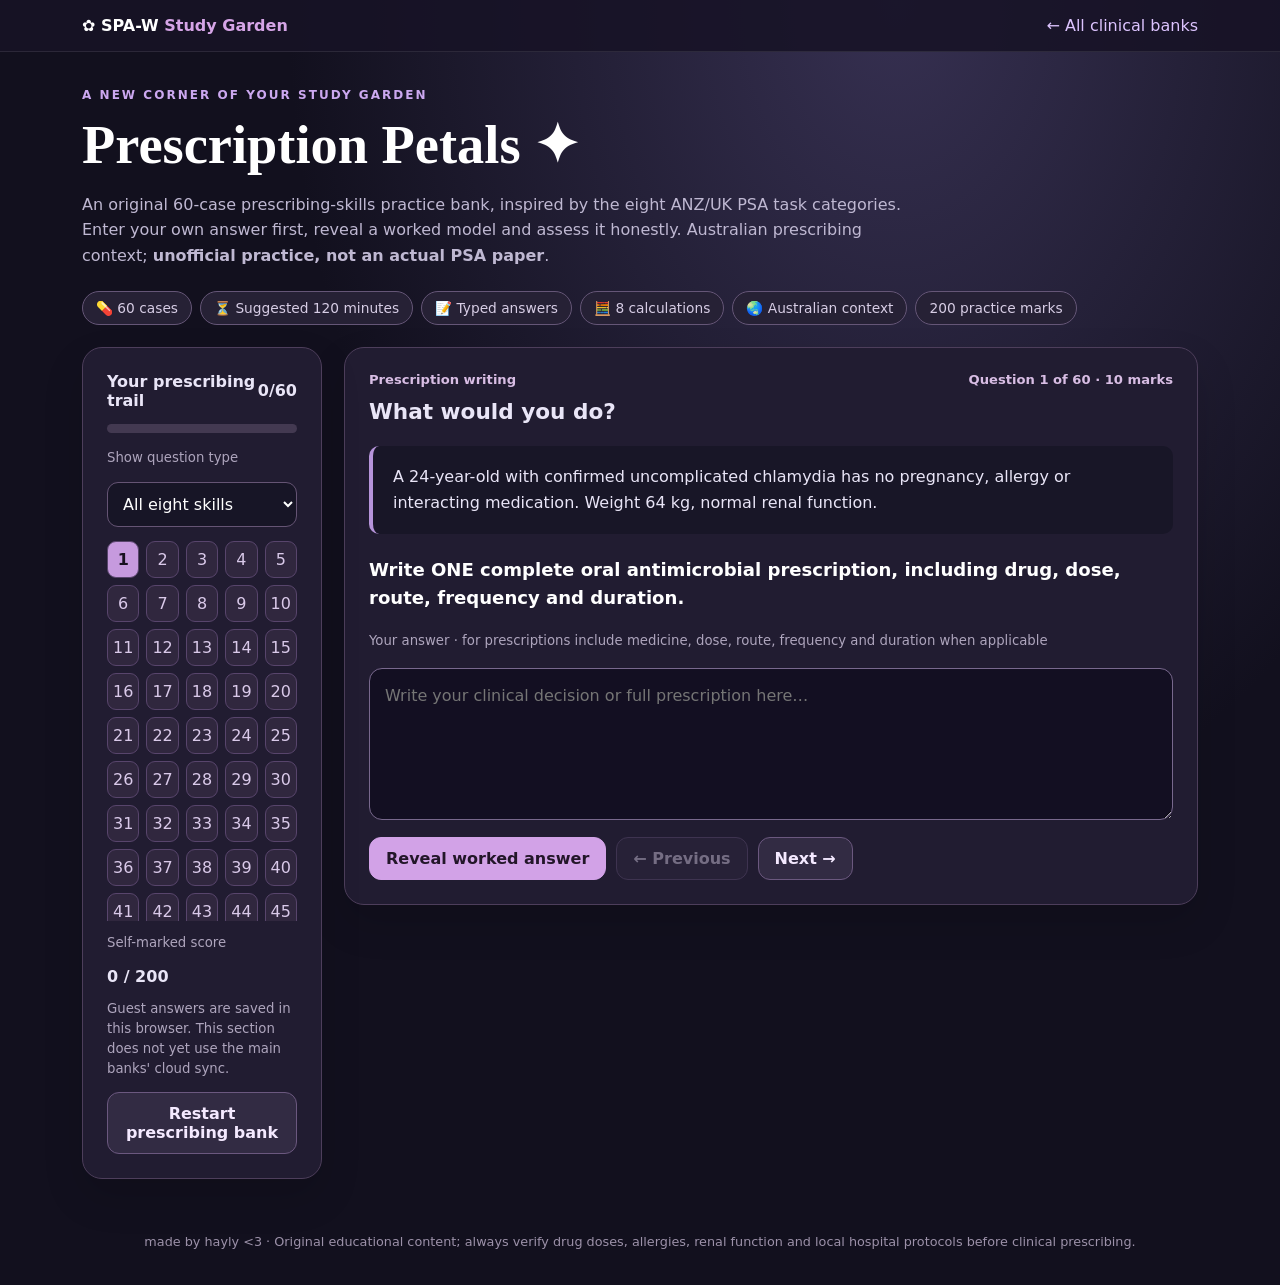
==== prescribing.html @ 69f779e0 "Create separate interactive 60-case prescribing assessment section" ====
<!doctype html>
<html lang="en"><head><meta charset="utf-8"><meta name="viewport" content="width=device-width,initial-scale=1"><meta name="theme-color" content="#20192f"><title>Prescription Petals · SPA-W Study Garden</title>
<style>
:root{font-family:Inter,system-ui,-apple-system,Segoe UI,sans-serif;color:#e9e5f7;background:#12101e;font-size:16px}*{box-sizing:border-box}body{margin:0;min-height:100vh;background:radial-gradient(ellipse at 70% 0%,#363051 0,transparent 48%),#12101e}a{color:#ddc4ff;text-decoration:none}button,input,textarea,select{font:inherit}.top{border-bottom:1px solid #ffffff17;background:#171326e0;position:sticky;top:0;z-index:3}.bar{max-width:1160px;margin:auto;padding:16px 22px;display:flex;align-items:center;justify-content:space-between;gap:16px}.brand{font-weight:800;color:#fff}.brand span{color:#d6a5e7}.shell{max-width:1160px;margin:36px auto;padding:0 22px}.eyebrow{color:#cca8f0;text-transform:uppercase;letter-spacing:.17em;font-size:.75rem;font-weight:800}h1{font-size:clamp(2rem,5vw,3.4rem);margin:.2em 0;font-family:Georgia,serif;color:#fff}h2{margin:0 0 16px;font-size:1.35rem}.sub{max-width:820px;line-height:1.6;color:#bfb8d2}.pills{display:flex;flex-wrap:wrap;gap:8px;margin:22px 0}.pill{border:1px solid #655677;color:#d7cde5;background:#262135;border-radius:100px;padding:8px 13px;font-size:.86rem}.layout{display:grid;grid-template-columns:240px minmax(0,1fr);gap:22px;align-items:start}.panel{background:#211c31;border:1px solid #4d3e5b;border-radius:20px;box-shadow:0 18px 40px #0002;padding:24px}.sidebar{position:sticky;top:91px}.sidehead{display:flex;justify-content:space-between;font-weight:800;align-items:center}.progress{height:9px;background:#433951;border-radius:99px;margin:14px 0;overflow:hidden}.fill{height:100%;background:linear-gradient(90deg,#dda5f4,#89d7c4);width:0}.filter{width:100%;background:#171526;color:#fff;border:1px solid #655474;border-radius:11px;padding:11px;margin:14px 0}.questionlist{display:grid;grid-template-columns:repeat(5,1fr);gap:7px;max-height:380px;overflow:auto}.qnum{background:#30273e;border:1px solid #58456c;color:#d9c9e9;border-radius:9px;padding:8px 0;cursor:pointer}.qnum.done{border-color:#85c2ae;color:#a9e7d5}.qnum.active{background:#c69ade;color:#181020;font-weight:800}.kicker{display:flex;justify-content:space-between;gap:12px;color:#d8bde4;font-size:.82rem;font-weight:700}.case{background:#181627;border-left:4px solid #b694da;border-radius:10px;padding:18px 20px;margin:22px 0;line-height:1.65;white-space:pre-wrap}.task{font-size:1.13rem;line-height:1.5;color:#fff;font-weight:700}.answer{display:block;width:100%;min-height:152px;resize:vertical;padding:15px;border-radius:13px;border:1px solid #78688d;background:#130f22;color:#fff;margin:17px 0;line-height:1.5}.answer:focus{outline:2px solid #d3a6e5}.buttons{display:flex;flex-wrap:wrap;align-items:center;gap:10px;margin-top:16px}.btn{padding:11px 16px;border-radius:12px;border:1px solid #6b587f;background:#322b43;color:#f4e9ff;font-weight:700;cursor:pointer}.btn.primary{background:#d2a2e7;color:#231629;border-color:#d2a2e7}.btn:hover{filter:brightness(1.13)}.btn:disabled{opacity:.4;cursor:default}.feedback{margin-top:21px;border:1px solid #647d78;background:#1c3436;border-radius:16px;padding:20px;line-height:1.6}.feedback h3{margin:8px 0;color:#c8f3db}.feedback p{margin:8px 0}.feedback .pivot{background:#312d40;border-radius:10px;padding:12px;margin-top:14px}.scoreline{display:flex;justify-content:space-between;gap:14px;flex-wrap:wrap;margin:12px 0}.note{font-size:.83rem;color:#aea5bd;line-height:1.5}.mark{margin:18px 0;display:flex;flex-wrap:wrap;gap:10px}.mark button{flex:1;min-width:135px}.mark .selected{background:#a8ddc6;color:#12231d;border-color:#a8ddc6}.footer{text-align:center;margin:55px 0 25px;color:#9c91a9;font-size:.8rem}.sources{display:flex;flex-wrap:wrap;gap:8px;margin-top:14px}.sources a{font-size:.8rem;text-decoration:underline}.hidden{display:none!important}@media(max-width:800px){.layout{grid-template-columns:1fr}.sidebar{position:static}.questionlist{max-height:165px}.panel{padding:19px}.shell{margin-top:20px}.bar{flex-wrap:wrap}}
</style></head><body>
<header class="top"><div class="bar"><a class="brand" href="./">✿ SPA-W <span>Study Garden</span></a><a href="./">← All clinical banks</a></div></header>
<div class="shell"><div class="eyebrow">A new corner of your study garden</div><h1>Prescription Petals ✦</h1><p class="sub">An original 60-case prescribing-skills practice bank, inspired by the eight ANZ/UK PSA task categories. Enter your own answer first, reveal a worked model and assess it honestly. Australian prescribing context; <strong>unofficial practice, not an actual PSA paper</strong>.</p><div class="pills"><span class="pill">💊 60 cases</span><span class="pill">⏳ Suggested 120 minutes</span><span class="pill">📝 Typed answers</span><span class="pill">🧮 8 calculations</span><span class="pill">🌏 Australian context</span><span class="pill">200 practice marks</span></div>
<div class="layout"><aside class="panel sidebar"><div class="sidehead"><span>Your prescribing trail</span><span id="progressText">0/60</span></div><div class="progress"><div class="fill" id="fill"></div></div><label class="note" for="category">Show question type</label><select class="filter" id="category"><option value="all">All eight skills</option><option value="PWS">Prescription writing</option><option value="REV">Prescription review</option><option value="MAN">Planning management</option><option value="COM">Patient communication</option><option value="CAL">Calculation skills</option><option value="ADR">Adverse reactions</option><option value="MON">Drug monitoring</option><option value="DAT">Data interpretation</option></select><div class="questionlist" id="questionlist"></div><div class="scoreline"><span class="note">Self-marked score</span><strong id="score">0 / 200</strong></div><p class="note">Guest answers are saved in this browser. This section does not yet use the main banks' cloud sync.</p><button class="btn" id="reset">Restart prescribing bank</button></aside>
<main class="panel"><div id="loading">Preparing your prescriptions…</div><div id="quiz" class="hidden"><div class="kicker"><span id="type"></span><span id="counter"></span></div><h2 id="heading" style="margin-top:12px">Clinical task</h2><div class="case" id="case"></div><div class="task" id="task"></div><label for="response" class="note" style="display:block;margin-top:20px">Your answer · for prescriptions include medicine, dose, route, frequency and duration when applicable</label><textarea id="response" class="answer" spellcheck="true" placeholder="Write your clinical decision or full prescription here…"></textarea><div class="buttons"><button class="btn primary" id="reveal">Reveal worked answer</button><button class="btn" id="prev">← Previous</button><button class="btn" id="next">Next →</button></div><section class="feedback hidden" id="feedback"><span class="eyebrow">Worked answer</span><h3 id="model"></h3><p id="rationale"></p><div class="pivot" id="pivot"></div><div class="sources" id="sources"></div><div id="grading"><p><strong>Self-mark this task</strong> — compare your answer with the model, including every safety-critical element. The official PSA uses examiner-defined marking; this practice score is not an official estimate.</p><div class="mark"><button class="btn" id="markYes">✓ Adequate answer</button><button class="btn" id="markNo">↻ Needs revision</button></div></div></section></div></main></div><div class="footer">made by hayly &lt;3 · Original educational content; always verify drug doses, allergies, renal function and local hospital protocols before clinical prescribing.</div></div>
<script>
(()=>{"use strict";const key="spaw-prescription-petals-v1";let questions=[],n=0;let state={responses:{},revealed:{},grades:{}};try{const s=JSON.parse(localStorage.getItem(key));if(s&&typeof s==="object")state={...state,...s}}catch(e){}const el=id=>document.getElementById(id);const save=()=>{try{localStorage.setItem(key,JSON.stringify(state))}catch(e){}};const esc=(s)=>String(s??"");function render(){if(!questions.length)return;const q=questions[n];el("quiz").classList.remove("hidden");el("loading").classList.add("hidden");el("type").textContent=q.typeLabel;el("counter").textContent="Question "+(n+1)+" of "+questions.length+" · "+q.scoring+" marks";el("heading").textContent=q.type==="CAL"?"Calculate and prescribe safely":"What would you do?";el("case").textContent=q.case;el("task").textContent=q.task;el("response").value=state.responses[n]||"";const revealed=!!state.revealed[n];el("feedback").classList.toggle("hidden",!revealed);el("reveal").textContent=revealed?"Model answer shown":"Reveal worked answer";el("model").textContent=q.answer;el("rationale").textContent=q.rationale;el("pivot").textContent="What changes the plan? "+q.pivot;el("sources").replaceChildren();q.references.forEach((url,i)=>{let a=document.createElement("a");a.href=url;a.target="_blank";a.rel="noopener noreferrer";a.textContent="Reference "+(i+1);el("sources").append(a)});for(const [id,val] of [["markYes",true],["markNo",false]])el(id).classList.toggle("selected",state.grades[n]===val);el("prev").disabled=n===0;el("next").disabled=n===questions.length-1;renderNav()}function renderNav(){const chosen=el("category").value,nav=el("questionlist");nav.replaceChildren();questions.forEach((q,i)=>{if(chosen!=="all"&&q.type!==chosen)return;const b=document.createElement("button");b.className="qnum"+(i===n?" active":"")+(Object.prototype.hasOwnProperty.call(state.grades,i)?" done":"");b.textContent=i+1;b.title=q.typeLabel;b.onclick=()=>{n=i;render()};nav.append(b)});const assessed=Object.keys(state.grades).length;el("progressText").textContent=assessed+"/"+questions.length;el("fill").style.width=(assessed/questions.length*100)+"%";const score=questions.reduce((sum,q,i)=>sum+(state.grades[i]===true?q.scoring:0),0);el("score").textContent=score+" / "+questions.reduce((s,q)=>s+q.scoring,0)}el("response").addEventListener("input",()=>{state.responses[n]=el("response").value;save()});el("reveal").onclick=()=>{state.revealed[n]=true;save();render()};el("prev").onclick=()=>{if(n>0){n--;render()}};el("next").onclick=()=>{if(n<questions.length-1){n++;render()}};el("category").onchange=()=>{const v=el("category").value;const i=questions.findIndex(q=>v==="all"||q.type===v);if(i>=0)n=i;render()};for(const [id,value] of [["markYes",true],["markNo",false]])el(id).onclick=()=>{state.grades[n]=value;state.revealed[n]=true;save();render()};el("reset").onclick=()=>{if(confirm("Erase this prescribing bank's answers and restart?")){state={responses:{},revealed:{},grades:{}};n=0;save();render()}};fetch("./psa-bank1.json?v=20261026").then(r=>{if(!r.ok)throw Error("HTTP "+r.status);return r.json()}).then(data=>{if(!Array.isArray(data)||data.length!==60)throw Error("Expected 60 cases");questions=data;render()}).catch(e=>{el("loading").textContent="Couldn't load the prescribing cases. Try refreshing. "+e.message})})();
</script></body></html>
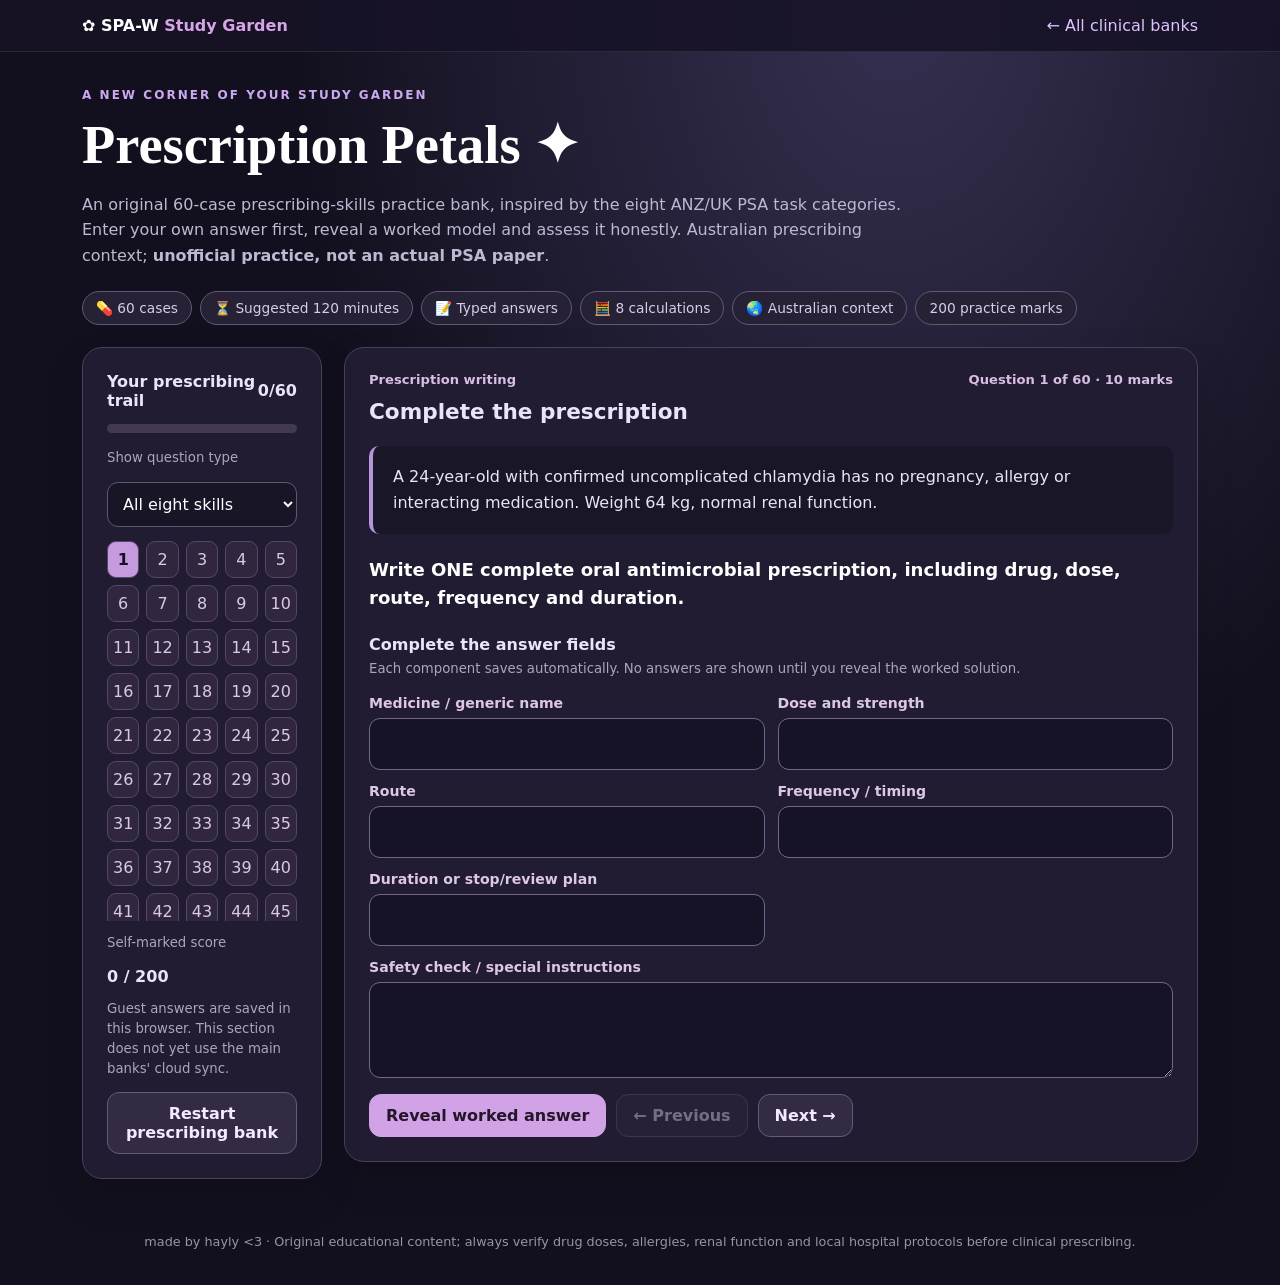
==== commit 1af64838: "Use structured PSA answer fields and component tick checklists" ====
--- a/prescribing.html
+++ b/prescribing.html
@@ -2,11 +2,95 @@
 <html lang="en"><head><meta charset="utf-8"><meta name="viewport" content="width=device-width,initial-scale=1"><meta name="theme-color" content="#20192f"><title>Prescription Petals · SPA-W Study Garden</title>
 <style>
 :root{font-family:Inter,system-ui,-apple-system,Segoe UI,sans-serif;color:#e9e5f7;background:#12101e;font-size:16px}*{box-sizing:border-box}body{margin:0;min-height:100vh;background:radial-gradient(ellipse at 70% 0%,#363051 0,transparent 48%),#12101e}a{color:#ddc4ff;text-decoration:none}button,input,textarea,select{font:inherit}.top{border-bottom:1px solid #ffffff17;background:#171326e0;position:sticky;top:0;z-index:3}.bar{max-width:1160px;margin:auto;padding:16px 22px;display:flex;align-items:center;justify-content:space-between;gap:16px}.brand{font-weight:800;color:#fff}.brand span{color:#d6a5e7}.shell{max-width:1160px;margin:36px auto;padding:0 22px}.eyebrow{color:#cca8f0;text-transform:uppercase;letter-spacing:.17em;font-size:.75rem;font-weight:800}h1{font-size:clamp(2rem,5vw,3.4rem);margin:.2em 0;font-family:Georgia,serif;color:#fff}h2{margin:0 0 16px;font-size:1.35rem}.sub{max-width:820px;line-height:1.6;color:#bfb8d2}.pills{display:flex;flex-wrap:wrap;gap:8px;margin:22px 0}.pill{border:1px solid #655677;color:#d7cde5;background:#262135;border-radius:100px;padding:8px 13px;font-size:.86rem}.layout{display:grid;grid-template-columns:240px minmax(0,1fr);gap:22px;align-items:start}.panel{background:#211c31;border:1px solid #4d3e5b;border-radius:20px;box-shadow:0 18px 40px #0002;padding:24px}.sidebar{position:sticky;top:91px}.sidehead{display:flex;justify-content:space-between;font-weight:800;align-items:center}.progress{height:9px;background:#433951;border-radius:99px;margin:14px 0;overflow:hidden}.fill{height:100%;background:linear-gradient(90deg,#dda5f4,#89d7c4);width:0}.filter{width:100%;background:#171526;color:#fff;border:1px solid #655474;border-radius:11px;padding:11px;margin:14px 0}.questionlist{display:grid;grid-template-columns:repeat(5,1fr);gap:7px;max-height:380px;overflow:auto}.qnum{background:#30273e;border:1px solid #58456c;color:#d9c9e9;border-radius:9px;padding:8px 0;cursor:pointer}.qnum.done{border-color:#85c2ae;color:#a9e7d5}.qnum.active{background:#c69ade;color:#181020;font-weight:800}.kicker{display:flex;justify-content:space-between;gap:12px;color:#d8bde4;font-size:.82rem;font-weight:700}.case{background:#181627;border-left:4px solid #b694da;border-radius:10px;padding:18px 20px;margin:22px 0;line-height:1.65;white-space:pre-wrap}.task{font-size:1.13rem;line-height:1.5;color:#fff;font-weight:700}.answer{display:block;width:100%;min-height:152px;resize:vertical;padding:15px;border-radius:13px;border:1px solid #78688d;background:#130f22;color:#fff;margin:17px 0;line-height:1.5}.answer:focus{outline:2px solid #d3a6e5}.buttons{display:flex;flex-wrap:wrap;align-items:center;gap:10px;margin-top:16px}.btn{padding:11px 16px;border-radius:12px;border:1px solid #6b587f;background:#322b43;color:#f4e9ff;font-weight:700;cursor:pointer}.btn.primary{background:#d2a2e7;color:#231629;border-color:#d2a2e7}.btn:hover{filter:brightness(1.13)}.btn:disabled{opacity:.4;cursor:default}.feedback{margin-top:21px;border:1px solid #647d78;background:#1c3436;border-radius:16px;padding:20px;line-height:1.6}.feedback h3{margin:8px 0;color:#c8f3db}.feedback p{margin:8px 0}.feedback .pivot{background:#312d40;border-radius:10px;padding:12px;margin-top:14px}.scoreline{display:flex;justify-content:space-between;gap:14px;flex-wrap:wrap;margin:12px 0}.note{font-size:.83rem;color:#aea5bd;line-height:1.5}.mark{margin:18px 0;display:flex;flex-wrap:wrap;gap:10px}.mark button{flex:1;min-width:135px}.mark .selected{background:#a8ddc6;color:#12231d;border-color:#a8ddc6}.footer{text-align:center;margin:55px 0 25px;color:#9c91a9;font-size:.8rem}.sources{display:flex;flex-wrap:wrap;gap:8px;margin-top:14px}.sources a{font-size:.8rem;text-decoration:underline}.hidden{display:none!important}@media(max-width:800px){.layout{grid-template-columns:1fr}.sidebar{position:static}.questionlist{max-height:165px}.panel{padding:19px}.shell{margin-top:20px}.bar{flex-wrap:wrap}}
-</style></head><body>
+.entry-intro{display:flex;flex-direction:column;gap:5px;margin-top:24px}.answer-grid{display:grid;grid-template-columns:repeat(2,minmax(0,1fr));gap:13px;margin:16px 0}.field{display:flex;flex-direction:column;gap:7px;min-width:0}.field.wide{grid-column:1/-1}.field label{font-weight:700;font-size:.88rem;color:#ddc7e9}.field input,.field textarea{width:100%;background:#171326;border:1px solid #75658b;color:#fff;padding:13px 14px;border-radius:11px;min-height:46px;line-height:1.5}.field textarea{min-height:96px;resize:vertical}.field input:focus,.field textarea:focus{outline:2px solid #caa5f0;outline-offset:1px}.checklist{background:#152c2e;border-radius:12px;padding:14px;margin-top:16px}.checklist strong{display:block;margin-bottom:9px}.checklist label{display:flex;gap:10px;align-items:flex-start;padding:8px 0;color:#e8f6ef;line-height:1.4;cursor:pointer}.checklist input{width:19px;height:19px;accent-color:#9edac1;flex:none}@media(max-width:540px){.answer-grid{grid-template-columns:1fr}}</style></head><body>
 <header class="top"><div class="bar"><a class="brand" href="./">✿ SPA-W <span>Study Garden</span></a><a href="./">← All clinical banks</a></div></header>
 <div class="shell"><div class="eyebrow">A new corner of your study garden</div><h1>Prescription Petals ✦</h1><p class="sub">An original 60-case prescribing-skills practice bank, inspired by the eight ANZ/UK PSA task categories. Enter your own answer first, reveal a worked model and assess it honestly. Australian prescribing context; <strong>unofficial practice, not an actual PSA paper</strong>.</p><div class="pills"><span class="pill">💊 60 cases</span><span class="pill">⏳ Suggested 120 minutes</span><span class="pill">📝 Typed answers</span><span class="pill">🧮 8 calculations</span><span class="pill">🌏 Australian context</span><span class="pill">200 practice marks</span></div>
 <div class="layout"><aside class="panel sidebar"><div class="sidehead"><span>Your prescribing trail</span><span id="progressText">0/60</span></div><div class="progress"><div class="fill" id="fill"></div></div><label class="note" for="category">Show question type</label><select class="filter" id="category"><option value="all">All eight skills</option><option value="PWS">Prescription writing</option><option value="REV">Prescription review</option><option value="MAN">Planning management</option><option value="COM">Patient communication</option><option value="CAL">Calculation skills</option><option value="ADR">Adverse reactions</option><option value="MON">Drug monitoring</option><option value="DAT">Data interpretation</option></select><div class="questionlist" id="questionlist"></div><div class="scoreline"><span class="note">Self-marked score</span><strong id="score">0 / 200</strong></div><p class="note">Guest answers are saved in this browser. This section does not yet use the main banks' cloud sync.</p><button class="btn" id="reset">Restart prescribing bank</button></aside>
-<main class="panel"><div id="loading">Preparing your prescriptions…</div><div id="quiz" class="hidden"><div class="kicker"><span id="type"></span><span id="counter"></span></div><h2 id="heading" style="margin-top:12px">Clinical task</h2><div class="case" id="case"></div><div class="task" id="task"></div><label for="response" class="note" style="display:block;margin-top:20px">Your answer · for prescriptions include medicine, dose, route, frequency and duration when applicable</label><textarea id="response" class="answer" spellcheck="true" placeholder="Write your clinical decision or full prescription here…"></textarea><div class="buttons"><button class="btn primary" id="reveal">Reveal worked answer</button><button class="btn" id="prev">← Previous</button><button class="btn" id="next">Next →</button></div><section class="feedback hidden" id="feedback"><span class="eyebrow">Worked answer</span><h3 id="model"></h3><p id="rationale"></p><div class="pivot" id="pivot"></div><div class="sources" id="sources"></div><div id="grading"><p><strong>Self-mark this task</strong> — compare your answer with the model, including every safety-critical element. The official PSA uses examiner-defined marking; this practice score is not an official estimate.</p><div class="mark"><button class="btn" id="markYes">✓ Adequate answer</button><button class="btn" id="markNo">↻ Needs revision</button></div></div></section></div></main></div><div class="footer">made by hayly &lt;3 · Original educational content; always verify drug doses, allergies, renal function and local hospital protocols before clinical prescribing.</div></div>
+<main class="panel"><div id="loading">Preparing your prescriptions…</div><div id="quiz" class="hidden"><div class="kicker"><span id="type"></span><span id="counter"></span></div><h2 id="heading" style="margin-top:12px">Clinical task</h2><div class="case" id="case"></div><div class="task" id="task"></div><div class="entry-intro"><strong>Complete the answer fields</strong><span class="note">Each component saves automatically. No answers are shown until you reveal the worked solution.</span></div><div id="answerFields" class="answer-grid"></div><div class="buttons"><button class="btn primary" id="reveal">Reveal worked answer</button><button class="btn" id="prev">← Previous</button><button class="btn" id="next">Next →</button></div><section class="feedback hidden" id="feedback"><span class="eyebrow">Worked answer</span><h3 id="model"></h3><p id="rationale"></p><div class="pivot" id="pivot"></div><div class="sources" id="sources"></div><div id="grading"><p><strong>Self-mark this task</strong> — compare your answer with the model, including every safety-critical element. The official PSA uses examiner-defined marking; this practice score is not an official estimate.</p><div id="checklist" class="checklist"></div><div class="mark"><button class="btn" id="markYes">✓ Adequate answer</button><button class="btn" id="markNo">↻ Needs revision</button></div></div></section></div></main></div><div class="footer">made by hayly &lt;3 · Original educational content; always verify drug doses, allergies, renal function and local hospital protocols before clinical prescribing.</div></div>
 <script>
-(()=>{"use strict";const key="spaw-prescription-petals-v1";let questions=[],n=0;let state={responses:{},revealed:{},grades:{}};try{const s=JSON.parse(localStorage.getItem(key));if(s&&typeof s==="object")state={...state,...s}}catch(e){}const el=id=>document.getElementById(id);const save=()=>{try{localStorage.setItem(key,JSON.stringify(state))}catch(e){}};const esc=(s)=>String(s??"");function render(){if(!questions.length)return;const q=questions[n];el("quiz").classList.remove("hidden");el("loading").classList.add("hidden");el("type").textContent=q.typeLabel;el("counter").textContent="Question "+(n+1)+" of "+questions.length+" · "+q.scoring+" marks";el("heading").textContent=q.type==="CAL"?"Calculate and prescribe safely":"What would you do?";el("case").textContent=q.case;el("task").textContent=q.task;el("response").value=state.responses[n]||"";const revealed=!!state.revealed[n];el("feedback").classList.toggle("hidden",!revealed);el("reveal").textContent=revealed?"Model answer shown":"Reveal worked answer";el("model").textContent=q.answer;el("rationale").textContent=q.rationale;el("pivot").textContent="What changes the plan? "+q.pivot;el("sources").replaceChildren();q.references.forEach((url,i)=>{let a=document.createElement("a");a.href=url;a.target="_blank";a.rel="noopener noreferrer";a.textContent="Reference "+(i+1);el("sources").append(a)});for(const [id,val] of [["markYes",true],["markNo",false]])el(id).classList.toggle("selected",state.grades[n]===val);el("prev").disabled=n===0;el("next").disabled=n===questions.length-1;renderNav()}function renderNav(){const chosen=el("category").value,nav=el("questionlist");nav.replaceChildren();questions.forEach((q,i)=>{if(chosen!=="all"&&q.type!==chosen)return;const b=document.createElement("button");b.className="qnum"+(i===n?" active":"")+(Object.prototype.hasOwnProperty.call(state.grades,i)?" done":"");b.textContent=i+1;b.title=q.typeLabel;b.onclick=()=>{n=i;render()};nav.append(b)});const assessed=Object.keys(state.grades).length;el("progressText").textContent=assessed+"/"+questions.length;el("fill").style.width=(assessed/questions.length*100)+"%";const score=questions.reduce((sum,q,i)=>sum+(state.grades[i]===true?q.scoring:0),0);el("score").textContent=score+" / "+questions.reduce((s,q)=>s+q.scoring,0)}el("response").addEventListener("input",()=>{state.responses[n]=el("response").value;save()});el("reveal").onclick=()=>{state.revealed[n]=true;save();render()};el("prev").onclick=()=>{if(n>0){n--;render()}};el("next").onclick=()=>{if(n<questions.length-1){n++;render()}};el("category").onchange=()=>{const v=el("category").value;const i=questions.findIndex(q=>v==="all"||q.type===v);if(i>=0)n=i;render()};for(const [id,value] of [["markYes",true],["markNo",false]])el(id).onclick=()=>{state.grades[n]=value;state.revealed[n]=true;save();render()};el("reset").onclick=()=>{if(confirm("Erase this prescribing bank's answers and restart?")){state={responses:{},revealed:{},grades:{}};n=0;save();render()}};fetch("./psa-bank1.json?v=20261026").then(r=>{if(!r.ok)throw Error("HTTP "+r.status);return r.json()}).then(data=>{if(!Array.isArray(data)||data.length!==60)throw Error("Expected 60 cases");questions=data;render()}).catch(e=>{el("loading").textContent="Couldn't load the prescribing cases. Try refreshing. "+e.message})})();
+(()=>{"use strict";
+const storageKey="spaw-prescription-petals-v1";
+const shapes={
+ PWS:[["drug","Medicine / generic name"],["dose","Dose and strength"],["route","Route"],["frequency","Frequency / timing"],["duration","Duration or stop/review plan"],["notes","Safety check / special instructions"]],
+ REV:[["problem","Which medicine/order is unsafe?"],["reason","What is the specific risk?"],["action","Exactly what should change?"],["monitor","What should be checked next?"]],
+ MAN:[["priority","Immediate clinical priority"],["treatment","Medicine / prescribing decision"],["details","Dose, route or important sequencing details"],["followup","Monitoring, escalation and review"]],
+ COM:[["purpose","How you would explain the medicine"],["instructions","How and when to take/use it"],["warnings","Adverse effects and red flags"],["followup","Missed doses, monitoring and follow-up"]],
+ CAL:[["working","Working / formula"],["result","Final numeric answer (with units)"]],
+ ADR:[["reaction","Name the suspected reaction"],["culprit","Likely culprit medicine or interaction"],["action","Immediate prescribing action"],["escalation","Further treatment / red flags"]],
+ MON:[["parameters","What precisely will you monitor?"],["timing","When, or how often?"],["action","What would make you change treatment?"]],
+ DAT:[["interpretation","Interpret the findings"],["medicine","Medicine to stop, start or adjust"],["next","Immediate investigation / management"],["trigger","What finding would escalate care?"]]
+};
+const criteria={
+ PWS:["Correct medicine for the patient and indication","Dose/strength and units are unambiguous","Route and frequency are explicit","Duration or review point is appropriate","Major contraindications, interactions and safety checks addressed"],
+ REV:["Identified the actual unsafe order","Explained the patient-specific risk","Specified the corrective prescribing action","Included appropriate monitoring or escalation"],
+ MAN:["Recognised initial patient-safety priorities","Chose a suitable management or medicine plan","Included urgent escalation, reassessment and monitoring"],
+ COM:["Explained administration and adherence in plain language","Covered important harms and red flags","Gave realistic missed-dose, monitoring or follow-up advice"],
+ CAL:["Method and conversion are correct","Final number and units are correct"],
+ ADR:["Recognised reaction and likely medicine","Stopped or changed the culprit appropriately","Included severity assessment and urgent management when relevant"],
+ MON:["Named useful clinical and laboratory parameters","Included appropriate interval and interpretation","Specified what result or symptom would change treatment"],
+ DAT:["Interpreted data and clinical risk correctly","Chose appropriate medicine-related action","Explained urgent checks and escalation triggers"]
+};
+let questions=[],index=0;
+let state={responses:{},revealed:{},grades:{},checks:{}};
+try{const old=JSON.parse(localStorage.getItem(storageKey));if(old&&typeof old==="object")state={...state,...old}}catch(_){}
+const el=id=>document.getElementById(id);
+const persist=()=>{try{localStorage.setItem(storageKey,JSON.stringify(state))}catch(_){}};
+function fields(){
+ const q=questions[index],wrap=el("answerFields");wrap.replaceChildren();
+ let saved=state.responses[index];if(typeof saved==="string"){saved={notes:saved};state.responses[index]=saved;persist()}if(!saved||typeof saved!=="object")saved={};
+ for(const [key,title] of shapes[q.type]){
+  const outer=document.createElement("div");outer.className="field"+(key==="notes"||["priority","treatment","details","followup","reason","action","interpretation","parameters","instructions","warnings","working"].includes(key)?" wide":"");
+  const label=document.createElement("label");label.textContent=title;label.htmlFor="field-"+key;
+  const multiline=["notes","reason","action","monitor","priority","treatment","details","followup","purpose","instructions","warnings","working","culprit","escalation","parameters","interpretation","next","trigger"].includes(key);
+  const input=document.createElement(multiline?"textarea":"input");input.id="field-"+key;input.dataset.component=key;
+  if(!multiline)input.type="text";
+  input.value=saved[key]||"";
+  input.autocomplete="off";input.spellcheck=true;
+  input.addEventListener("input",()=>{const current=state.responses[index];if(!current||typeof current!=="object")state.responses[index]={};state.responses[index][key]=input.value;persist()});
+  outer.append(label,input);wrap.append(outer);
+ }
+}
+function checklist(){
+ const wrap=el("checklist");wrap.replaceChildren();
+ const title=document.createElement("strong");title.textContent="Tick the components your answer included:";wrap.append(title);
+ const current=Array.isArray(state.checks[index])?state.checks[index]:[];
+ criteria[questions[index].type].forEach((criterion,i)=>{
+  const label=document.createElement("label"),checkbox=document.createElement("input");
+  checkbox.type="checkbox";checkbox.checked=!!current[i];checkbox.addEventListener("change",()=>{if(!Array.isArray(state.checks[index]))state.checks[index]=[];state.checks[index][i]=checkbox.checked;persist()});
+  label.append(checkbox,document.createTextNode(criterion));wrap.append(label)
+ });
+}
+function render(){
+ if(!questions.length)return;
+ const q=questions[index];el("quiz").classList.remove("hidden");el("loading").classList.add("hidden");
+ el("type").textContent=q.typeLabel;el("counter").textContent="Question "+(index+1)+" of "+questions.length+" · "+q.scoring+" marks";
+ el("heading").textContent=q.type==="PWS"?"Complete the prescription":q.type==="CAL"?"Calculate the dose or rate":"Make a prescribing decision";
+ el("case").textContent=q.case;el("task").textContent=q.task;fields();
+ const revealed=!!state.revealed[index];el("feedback").classList.toggle("hidden",!revealed);
+ el("reveal").textContent=revealed?"Worked answer shown":"Reveal worked answer";
+ el("model").textContent=q.answer;el("rationale").textContent=q.rationale;el("pivot").textContent="What changes the plan? "+q.pivot;
+ const links=el("sources");links.replaceChildren();q.references.forEach((url,i)=>{const a=document.createElement("a");a.href=url;a.target="_blank";a.rel="noopener noreferrer";a.textContent="Reference "+(i+1);links.append(a)});
+ checklist();
+ for(const [id,val] of [["markYes",true],["markNo",false]])el(id).classList.toggle("selected",state.grades[index]===val);
+ el("prev").disabled=index===0;el("next").disabled=index===questions.length-1;renderNav()
+}
+function renderNav(){
+ const chosen=el("category").value,nav=el("questionlist");nav.replaceChildren();
+ questions.forEach((q,i)=>{if(chosen!=="all"&&q.type!==chosen)return;
+ const b=document.createElement("button");b.className="qnum"+(i===index?" active":"")+(Object.prototype.hasOwnProperty.call(state.grades,i)?" done":"");
+ b.textContent=i+1;b.title=q.typeLabel;b.onclick=()=>{index=i;render()};nav.append(b)});
+ const assessed=Object.keys(state.grades).length;el("progressText").textContent=assessed+"/"+questions.length;el("fill").style.width=(assessed/questions.length*100)+"%";
+ const score=questions.reduce((sum,q,i)=>sum+(state.grades[i]===true?q.scoring:0),0);
+ el("score").textContent=score+" / "+questions.reduce((sum,q)=>sum+q.scoring,0)
+}
+el("reveal").onclick=()=>{state.revealed[index]=true;persist();render()};
+el("prev").onclick=()=>{if(index>0){index--;render()}};
+el("next").onclick=()=>{if(index<questions.length-1){index++;render()}};
+el("category").onchange=()=>{const chosen=el("category").value;const next=questions.findIndex(q=>chosen==="all"||q.type===chosen);if(next>=0)index=next;render()};
+for(const [id,value] of [["markYes",true],["markNo",false]])el(id).onclick=()=>{state.grades[index]=value;state.revealed[index]=true;persist();render()};
+el("reset").onclick=()=>{if(confirm("Erase this prescribing bank's answers and restart?")){state={responses:{},revealed:{},grades:{},checks:{}};index=0;persist();render()}};
+fetch("./psa-bank1.json?v=20261026").then(r=>{if(!r.ok)throw Error("HTTP "+r.status);return r.json()})
+.then(data=>{if(!Array.isArray(data)||data.length!==60)throw Error("Expected 60 cases");questions=data;render()})
+.catch(e=>{el("loading").textContent="Couldn't load prescribing cases. Try refreshing. "+e.message});
+})();
 </script></body></html>
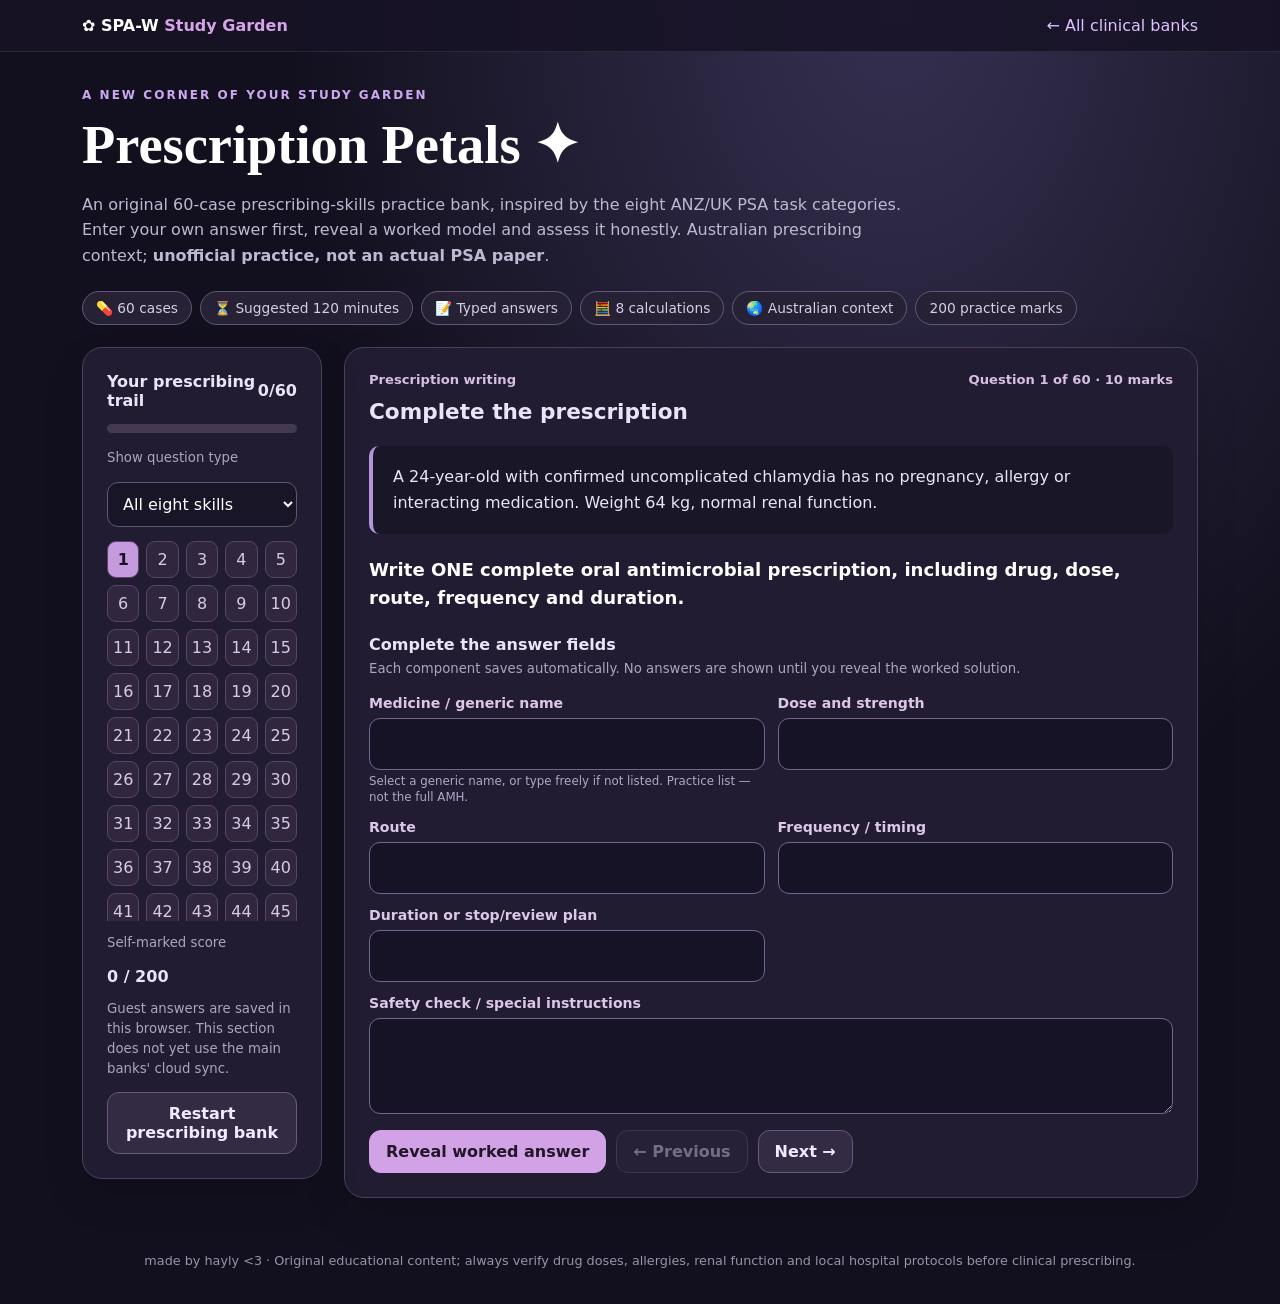
==== commit eda34f4f: "Add searchable Australian generic medicine suggestions to prescribing inputs" ====
--- a/prescribing.html
+++ b/prescribing.html
@@ -2,7 +2,7 @@
 <html lang="en"><head><meta charset="utf-8"><meta name="viewport" content="width=device-width,initial-scale=1"><meta name="theme-color" content="#20192f"><title>Prescription Petals · SPA-W Study Garden</title>
 <style>
 :root{font-family:Inter,system-ui,-apple-system,Segoe UI,sans-serif;color:#e9e5f7;background:#12101e;font-size:16px}*{box-sizing:border-box}body{margin:0;min-height:100vh;background:radial-gradient(ellipse at 70% 0%,#363051 0,transparent 48%),#12101e}a{color:#ddc4ff;text-decoration:none}button,input,textarea,select{font:inherit}.top{border-bottom:1px solid #ffffff17;background:#171326e0;position:sticky;top:0;z-index:3}.bar{max-width:1160px;margin:auto;padding:16px 22px;display:flex;align-items:center;justify-content:space-between;gap:16px}.brand{font-weight:800;color:#fff}.brand span{color:#d6a5e7}.shell{max-width:1160px;margin:36px auto;padding:0 22px}.eyebrow{color:#cca8f0;text-transform:uppercase;letter-spacing:.17em;font-size:.75rem;font-weight:800}h1{font-size:clamp(2rem,5vw,3.4rem);margin:.2em 0;font-family:Georgia,serif;color:#fff}h2{margin:0 0 16px;font-size:1.35rem}.sub{max-width:820px;line-height:1.6;color:#bfb8d2}.pills{display:flex;flex-wrap:wrap;gap:8px;margin:22px 0}.pill{border:1px solid #655677;color:#d7cde5;background:#262135;border-radius:100px;padding:8px 13px;font-size:.86rem}.layout{display:grid;grid-template-columns:240px minmax(0,1fr);gap:22px;align-items:start}.panel{background:#211c31;border:1px solid #4d3e5b;border-radius:20px;box-shadow:0 18px 40px #0002;padding:24px}.sidebar{position:sticky;top:91px}.sidehead{display:flex;justify-content:space-between;font-weight:800;align-items:center}.progress{height:9px;background:#433951;border-radius:99px;margin:14px 0;overflow:hidden}.fill{height:100%;background:linear-gradient(90deg,#dda5f4,#89d7c4);width:0}.filter{width:100%;background:#171526;color:#fff;border:1px solid #655474;border-radius:11px;padding:11px;margin:14px 0}.questionlist{display:grid;grid-template-columns:repeat(5,1fr);gap:7px;max-height:380px;overflow:auto}.qnum{background:#30273e;border:1px solid #58456c;color:#d9c9e9;border-radius:9px;padding:8px 0;cursor:pointer}.qnum.done{border-color:#85c2ae;color:#a9e7d5}.qnum.active{background:#c69ade;color:#181020;font-weight:800}.kicker{display:flex;justify-content:space-between;gap:12px;color:#d8bde4;font-size:.82rem;font-weight:700}.case{background:#181627;border-left:4px solid #b694da;border-radius:10px;padding:18px 20px;margin:22px 0;line-height:1.65;white-space:pre-wrap}.task{font-size:1.13rem;line-height:1.5;color:#fff;font-weight:700}.answer{display:block;width:100%;min-height:152px;resize:vertical;padding:15px;border-radius:13px;border:1px solid #78688d;background:#130f22;color:#fff;margin:17px 0;line-height:1.5}.answer:focus{outline:2px solid #d3a6e5}.buttons{display:flex;flex-wrap:wrap;align-items:center;gap:10px;margin-top:16px}.btn{padding:11px 16px;border-radius:12px;border:1px solid #6b587f;background:#322b43;color:#f4e9ff;font-weight:700;cursor:pointer}.btn.primary{background:#d2a2e7;color:#231629;border-color:#d2a2e7}.btn:hover{filter:brightness(1.13)}.btn:disabled{opacity:.4;cursor:default}.feedback{margin-top:21px;border:1px solid #647d78;background:#1c3436;border-radius:16px;padding:20px;line-height:1.6}.feedback h3{margin:8px 0;color:#c8f3db}.feedback p{margin:8px 0}.feedback .pivot{background:#312d40;border-radius:10px;padding:12px;margin-top:14px}.scoreline{display:flex;justify-content:space-between;gap:14px;flex-wrap:wrap;margin:12px 0}.note{font-size:.83rem;color:#aea5bd;line-height:1.5}.mark{margin:18px 0;display:flex;flex-wrap:wrap;gap:10px}.mark button{flex:1;min-width:135px}.mark .selected{background:#a8ddc6;color:#12231d;border-color:#a8ddc6}.footer{text-align:center;margin:55px 0 25px;color:#9c91a9;font-size:.8rem}.sources{display:flex;flex-wrap:wrap;gap:8px;margin-top:14px}.sources a{font-size:.8rem;text-decoration:underline}.hidden{display:none!important}@media(max-width:800px){.layout{grid-template-columns:1fr}.sidebar{position:static}.questionlist{max-height:165px}.panel{padding:19px}.shell{margin-top:20px}.bar{flex-wrap:wrap}}
-.entry-intro{display:flex;flex-direction:column;gap:5px;margin-top:24px}.answer-grid{display:grid;grid-template-columns:repeat(2,minmax(0,1fr));gap:13px;margin:16px 0}.field{display:flex;flex-direction:column;gap:7px;min-width:0}.field.wide{grid-column:1/-1}.field label{font-weight:700;font-size:.88rem;color:#ddc7e9}.field input,.field textarea{width:100%;background:#171326;border:1px solid #75658b;color:#fff;padding:13px 14px;border-radius:11px;min-height:46px;line-height:1.5}.field textarea{min-height:96px;resize:vertical}.field input:focus,.field textarea:focus{outline:2px solid #caa5f0;outline-offset:1px}.checklist{background:#152c2e;border-radius:12px;padding:14px;margin-top:16px}.checklist strong{display:block;margin-bottom:9px}.checklist label{display:flex;gap:10px;align-items:flex-start;padding:8px 0;color:#e8f6ef;line-height:1.4;cursor:pointer}.checklist input{width:19px;height:19px;accent-color:#9edac1;flex:none}@media(max-width:540px){.answer-grid{grid-template-columns:1fr}}</style></head><body>
+.entry-intro{display:flex;flex-direction:column;gap:5px;margin-top:24px}.answer-grid{display:grid;grid-template-columns:repeat(2,minmax(0,1fr));gap:13px;margin:16px 0}.field{display:flex;flex-direction:column;gap:7px;min-width:0}.field.wide{grid-column:1/-1}.field label{font-weight:700;font-size:.88rem;color:#ddc7e9}.field input,.field textarea{width:100%;background:#171326;border:1px solid #75658b;color:#fff;padding:13px 14px;border-radius:11px;min-height:46px;line-height:1.5}.field textarea{min-height:96px;resize:vertical}.field input:focus,.field textarea:focus{outline:2px solid #caa5f0;outline-offset:1px}.checklist{background:#152c2e;border-radius:12px;padding:14px;margin-top:16px}.checklist strong{display:block;margin-bottom:9px}.checklist label{display:flex;gap:10px;align-items:flex-start;padding:8px 0;color:#e8f6ef;line-height:1.4;cursor:pointer}.checklist input{width:19px;height:19px;accent-color:#9edac1;flex:none}@media(max-width:540px){.answer-grid{grid-template-columns:1fr}}.field{position:relative}.medicine-options{position:absolute;z-index:10;top:100%;left:0;right:0;background:#f3eaf9;color:#24172f;border:1px solid #9e7eb6;border-radius:0 0 13px 13px;box-shadow:0 14px 30px #0008;max-height:245px;overflow:auto;padding:5px}.medicine-options[hidden]{display:none}.medicine-option{display:block;width:100%;text-align:left;background:transparent;border:0;border-radius:7px;padding:10px 11px;color:#271a31;font:inherit;cursor:pointer}.medicine-option:hover,.medicine-option.active{background:#dfc7ed}.medicine-hint{font-size:.74rem;color:#b3a6c9;line-height:1.35;margin:-3px 0 0}</style></head><body>
 <header class="top"><div class="bar"><a class="brand" href="./">✿ SPA-W <span>Study Garden</span></a><a href="./">← All clinical banks</a></div></header>
 <div class="shell"><div class="eyebrow">A new corner of your study garden</div><h1>Prescription Petals ✦</h1><p class="sub">An original 60-case prescribing-skills practice bank, inspired by the eight ANZ/UK PSA task categories. Enter your own answer first, reveal a worked model and assess it honestly. Australian prescribing context; <strong>unofficial practice, not an actual PSA paper</strong>.</p><div class="pills"><span class="pill">💊 60 cases</span><span class="pill">⏳ Suggested 120 minutes</span><span class="pill">📝 Typed answers</span><span class="pill">🧮 8 calculations</span><span class="pill">🌏 Australian context</span><span class="pill">200 practice marks</span></div>
 <div class="layout"><aside class="panel sidebar"><div class="sidehead"><span>Your prescribing trail</span><span id="progressText">0/60</span></div><div class="progress"><div class="fill" id="fill"></div></div><label class="note" for="category">Show question type</label><select class="filter" id="category"><option value="all">All eight skills</option><option value="PWS">Prescription writing</option><option value="REV">Prescription review</option><option value="MAN">Planning management</option><option value="COM">Patient communication</option><option value="CAL">Calculation skills</option><option value="ADR">Adverse reactions</option><option value="MON">Drug monitoring</option><option value="DAT">Data interpretation</option></select><div class="questionlist" id="questionlist"></div><div class="scoreline"><span class="note">Self-marked score</span><strong id="score">0 / 200</strong></div><p class="note">Guest answers are saved in this browser. This section does not yet use the main banks' cloud sync.</p><button class="btn" id="reset">Restart prescribing bank</button></aside>
@@ -30,6 +30,29 @@
  MON:["Named useful clinical and laboratory parameters","Included appropriate interval and interpretation","Specified what result or symptom would change treatment"],
  DAT:["Interpreted data and clinical risk correctly","Chose appropriate medicine-related action","Explained urgent checks and escalation triggers"]
 };
+let medicineNames=[];const medicineFields=new Set(["drug","medicine","problem","culprit"]);
+function addMedicineAutocomplete(input,outer){
+ const dropdown=document.createElement("div");dropdown.className="medicine-options";dropdown.hidden=true;dropdown.setAttribute("role","listbox");outer.append(dropdown);
+ const hint=document.createElement("div");hint.className="medicine-hint";hint.textContent="Select a generic name, or type freely if not listed. Practice list — not the full AMH.";outer.append(hint);
+ input.setAttribute("role","combobox");input.setAttribute("aria-autocomplete","list");input.setAttribute("aria-expanded","false");
+ let active=-1,shown=[];
+ const hide=()=>{dropdown.hidden=true;input.setAttribute("aria-expanded","false");active=-1};
+ const choose=name=>{input.value=name;input.dispatchEvent(new Event("input",{bubbles:true}));hide();input.focus()};
+ const update=()=>{const typed=input.value.trim().toLowerCase();dropdown.replaceChildren();active=-1;
+ if(!typed||!medicineNames.length){hide();return}
+ const starts=medicineNames.filter(name=>name.toLowerCase().startsWith(typed)).slice(0,12);
+ shown=starts.concat(medicineNames.filter(name=>!name.toLowerCase().startsWith(typed)&&name.toLowerCase().includes(typed)).slice(0,12-starts.length));
+ if(!shown.length){hide();return}
+ shown.forEach((name,i)=>{const opt=document.createElement("button");opt.type="button";opt.className="medicine-option";opt.textContent=name;opt.setAttribute("role","option");opt.addEventListener("mousedown",e=>e.preventDefault());opt.addEventListener("click",()=>choose(name));dropdown.append(opt)});
+ dropdown.hidden=false;input.setAttribute("aria-expanded","true");
+ };
+ input.addEventListener("input",update);input.addEventListener("focus",update);input.addEventListener("blur",()=>setTimeout(hide,140));
+ input.addEventListener("keydown",e=>{if(dropdown.hidden)return;
+ if(e.key==="ArrowDown"||e.key==="ArrowUp"){e.preventDefault();active=(active+(e.key==="ArrowDown"?1:-1)+shown.length)%shown.length;[...dropdown.children].forEach((node,i)=>node.classList.toggle("active",i===active));dropdown.children[active]?.scrollIntoView({block:"nearest"})}
+ else if(e.key==="Enter"&&active>=0){e.preventDefault();choose(shown[active])}
+ else if(e.key==="Escape"){e.preventDefault();hide()}
+ });
+}
 let questions=[],index=0;
 let state={responses:{},revealed:{},grades:{},checks:{}};
 try{const old=JSON.parse(localStorage.getItem(storageKey));if(old&&typeof old==="object")state={...state,...old}}catch(_){}
@@ -47,7 +70,7 @@
   input.value=saved[key]||"";
   input.autocomplete="off";input.spellcheck=true;
   input.addEventListener("input",()=>{const current=state.responses[index];if(!current||typeof current!=="object")state.responses[index]={};state.responses[index][key]=input.value;persist()});
-  outer.append(label,input);wrap.append(outer);
+  outer.append(label,input);if(medicineFields.has(key))addMedicineAutocomplete(input,outer);wrap.append(outer);
  }
 }
 function checklist(){
@@ -89,6 +112,7 @@
 el("category").onchange=()=>{const chosen=el("category").value;const next=questions.findIndex(q=>chosen==="all"||q.type===chosen);if(next>=0)index=next;render()};
 for(const [id,value] of [["markYes",true],["markNo",false]])el(id).onclick=()=>{state.grades[index]=value;state.revealed[index]=true;persist();render()};
 el("reset").onclick=()=>{if(confirm("Erase this prescribing bank's answers and restart?")){state={responses:{},revealed:{},grades:{},checks:{}};index=0;persist();render()}};
+fetch("./prescribing-medicines-au.json?v=20261026").then(r=>r.ok?r.json():Promise.reject(Error("Medicine index unavailable"))).then(data=>{medicineNames=Array.isArray(data.names)?data.names:[]}).catch(()=>{medicineNames=[]});
 fetch("./psa-bank1.json?v=20261026").then(r=>{if(!r.ok)throw Error("HTTP "+r.status);return r.json()})
 .then(data=>{if(!Array.isArray(data)||data.length!==60)throw Error("Expected 60 cases");questions=data;render()})
 .catch(e=>{el("loading").textContent="Couldn't load prescribing cases. Try refreshing. "+e.message});
